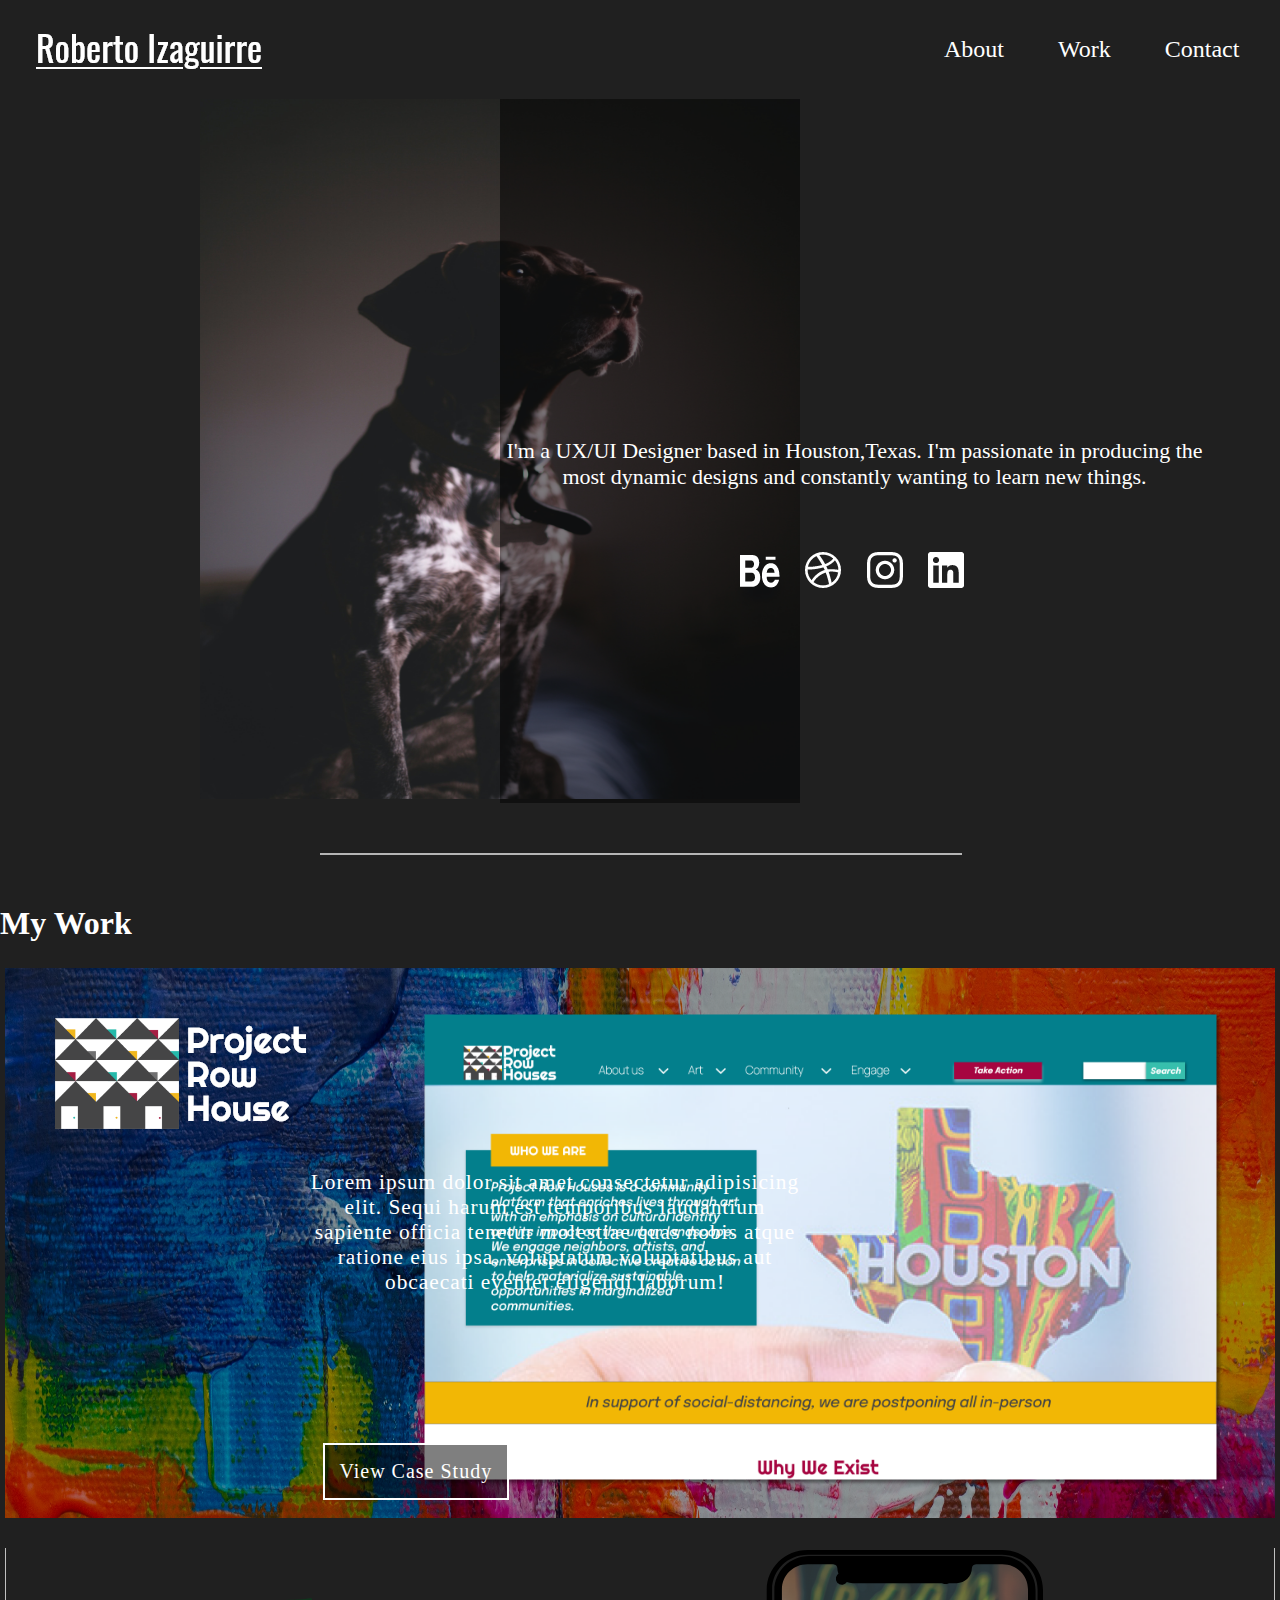
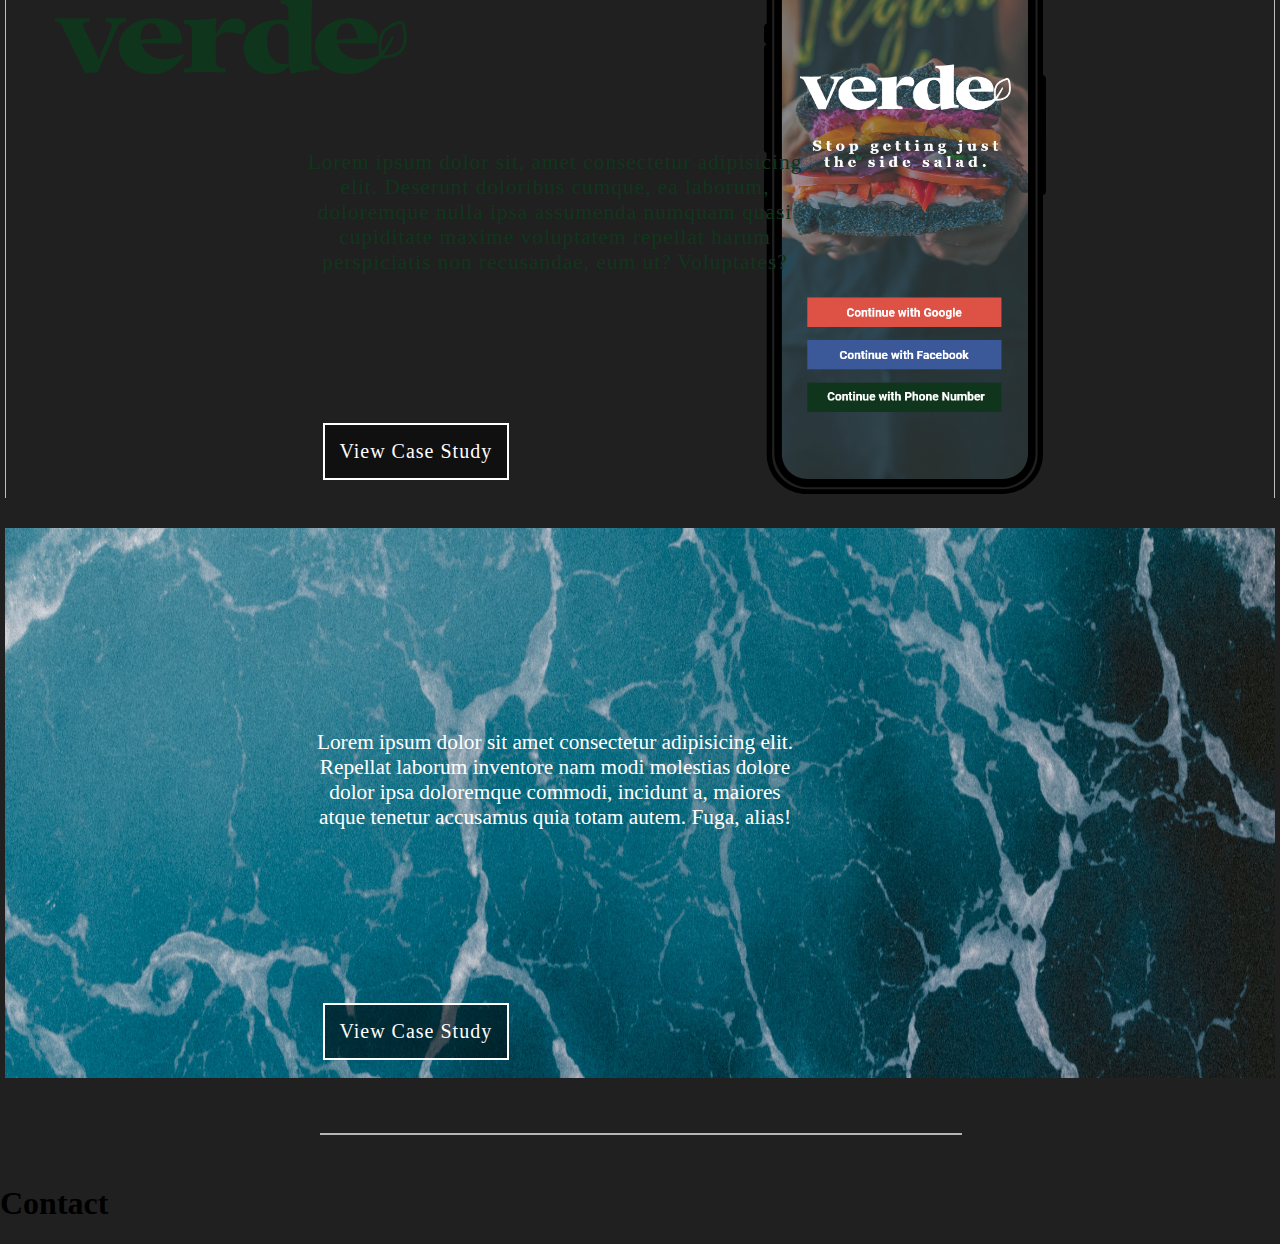
==== index.html @ 4fecec32 "homepage updates" ====
<!DOCTYPE html>
<html>
    <head>
        <title> Roberto Izaguirre Portfoilo</title>
        <link rel="stylesheet" type="text/css" href="Style.css">
    </head>
    <body>
       <header>
           <div class="container">
                <div class="logo">
                    <img src="Logos/Roberto Izaguirre.png">
                </div>
                <nav>
                    <ul>
                        <li class="headerList"> About </li>
                        <li class="headerList"> Work </li>
                        <li class="headerList"> Contact </li>
                    </ul>
                </nav>
            </div>
       </header>
       <section class="about">
            <div class="content">
                <img class="heroImg" src="Images/kev-costello-_N86P59IK0Q-unsplash.jpg">
            </div>
            <div class="imageOverlay"></div>
            <div class="heroText">
               <p class="aboutMe">I'm a UX/UI Designer based in Houston,Texas. I'm passionate in producing the most dynamic designs and constantly wanting to learn new things.</p>
               <ul class="socialMedia"> 
                   <li class="socialIcons"> <img src="Icons/Icon awesome-behance.png" ></li>
                   <li class="socialIcons"> <img src="Icons/Icon simple-dribbble.png"></li>
                   <li class="socialIcons"> <img src="Icons/Icon simple-instagram.png"></li>
                   <li class="socialIcons"> <img src="Icons/Icon simple-linkedin.png"></li>
               </ul>
            </div>
       </section>
       <div class="seperator"></div>
       <section class="caseStudies">
           <h1>My Work</h1>
            <div class="caseStudyContainer">
                <img class=prhWebPage src="Images/Homepage – 5.png">
                <img class="prhLogo" src="Logos/PRH Logo.png">
                <img class="projectRowhouseImg" src="Images/steve-johnson-zkNT5mikUuo-unsplash.jpg">
                <div id="cs1Overlay"></div>
                <p class="caseSummary" id="prhSummary"> Lorem ipsum dolor sit amet consectetur adipisicing elit. Sequi harum est temporibus laudantium sapiente officia tenetur molestiae quas nobis atque ratione eius ipsa, voluptatum voluptatibus aut obcaecati eveniet eligendi laborum! </p>
                <a href="/casestudy1.html" class="caseStudyButton" id="button1"> View Case Study </a>
            </div>
            <div class="caseStudyContainer">
                <img class="verdeMobile" src="Images/VerdeMobile.png">
                <img class="verdeLogo" src="Logos/Verde Logo.png">
                <img class="verdeImg" src="Images/dose-juice-sTPy-oeA3h0-unsplash.jpg">
                <p class="caseSummary"  id="verdeSummary"> Lorem ipsum dolor sit, amet consectetur adipisicing elit. Deserunt doloribus cumque, ea laborum, doloremque nulla ipsa assumenda numquam quasi cupiditate maxime voluptatem repellat harum perspiciatis non recusandae, eum ut? Voluptates?</p>
                <a href="/casestudy1.html" class="caseStudyButton" id="button2"> View Case Study </a>
            </div>
            <div class="caseStudyContainer">
                <img class="case3Img" src="Images/jakob-owens-WnPZeEbya50-unsplash.jpg">
                <p class=caseSummary> Lorem ipsum dolor sit amet consectetur adipisicing elit. Repellat laborum inventore nam modi molestias dolore dolor ipsa doloremque commodi, incidunt a, maiores atque tenetur accusamus quia totam autem. Fuga, alias! </p>
                <a href="/casestudy1.html" class="caseStudyButton" id="button3"> View Case Study </a>
            </div>   
       </section>
       <div class="seperator"></div>
       <section> 
           <h1> Contact </h1>
        </section>
    </body>
</html>
---- Style.css ----
/* Header */
body{
    padding: 0;
    margin: 0;
    background-color: #202020;
}
.container{
    display: inline-block;
    width: 98%;
    padding: 10px;
    margin: auto;
}
.logo{
    height: 53px;
    width: 226px;
    padding: 10px 25px 10px 25px;
    display: inline-block;
}
nav {
    float: right;
}
.headerList{
    display: inline-block;
    font-size: 24px;
    padding: 10px 25px 10px 25px;
    color: white;
}
/* style for hero section */
.about{
    position: relative;
}
.heroImg {
    height: 700px;
    width: 600px;
    padding-left: 200px;
}
.imageOverlay{
    background-color: black;
    opacity: .5;
    position: absolute;
    top: 0;
    bottom: 0;
    left: 500px;
    width: 300px;
    z-index: 1;
}
.heroText {
    color: white;
    font-size: 22px;
    position: absolute;
    top: 45%;
    left: 35%;
    right: 5%;
    text-align: center;
    z-index: 2;
}
.aboutMe{
    padding-left: 45px;
}
.socialIcons{
    list-style-type: none;
    display: inline-block;
    padding: 10px;
}
.socialMedia{
    padding-top: 30px;
}
/* Section Break */
.seperator{
    border: 1px solid #b5b5b5;
    width: 50%;
    margin-top: 50px;
    margin-left: 25%;
    margin-bottom: 50px;
}

/*  Case Studies */
.caseStudies{
    color: white;
}
.caseStudyContainer{
    height: 550px;
    overflow: hidden;
    margin-top: 20px;
    position: relative;
    border: 5px solid #202020;
}
.caseStudyButton{
    position: absolute;
    top: 475px;
    left: 25%;
    padding: 15px;
    text-decoration: none;
    border: 2px solid white;
    text-align: center;
    cursor: pointer;
    background-color: rgba(0, 0, 0, 0.5);
    color: #ffffff;
    letter-spacing: 1px;
    font-size: 20px;
    z-index: 2;
    transition: all 0.3s ease;
}
.caseSummary{
    position: absolute;
    top: 180px;
    left: 300Px;
    width: 500px;
    text-align: center;
    z-index: 2;
    font-size: 16pt;
}
/* Case Study 1 */
.projectRowhouseImg{
    height: 1500px;
    width: 100%;
    background-repeat: no-repeat;
}
#cs1Overlay{
    position: absolute;
    top: 0;
    height: 1500px;
    width: 100%;
    background-color: rgba(0, 0, 0, 0.35);
    z-index: 1;
}
.prhLogo{
    position: absolute;
    top: 50px;
    left: 50px;
    background-color: none;
    z-index: 2;
}
.prhWebPage{
    position: absolute;
    top: 45px;
    right: 4%;
    background-color: none;
    z-index: 2;
}
#prhSummary{
    color: #ffffff;
    letter-spacing: 1px;
}
#button1:hover{
    background-color: #1DA1C4;    
    border: 0px;
}
/*Case Study 2  */
.verdeImg{
    position: absolute;
    top: -200px;
    height: 1600px;
    width: 100%;
    background-repeat: no-repeat;
    z-index: 1;
}
.verdeLogo{
    position: absolute;
    top: 50px;
    left: 50px;
    background-color: none;
    z-index: 2;
}
.verdeMobile{
    position: absolute;
    top: 2px;
    right: 18%;
    background-color: none;
    z-index: 2;
}
#verdeSummary{
    color: #10351D;
    letter-spacing: 1px;
}
#button2:hover{
    background-color:#10351D;
    border: 0px;
}
/* Case Study 3 */
.case3Img{
    position: absolute;
    top: -200px;
    height: 1600px;
    width: 100%;
    background-repeat: no-repeat;
    z-index: 1;
}
#button3:hover{
    background-color: rgb(3, 138, 184);
    border: 0px;
}
/* Contact */
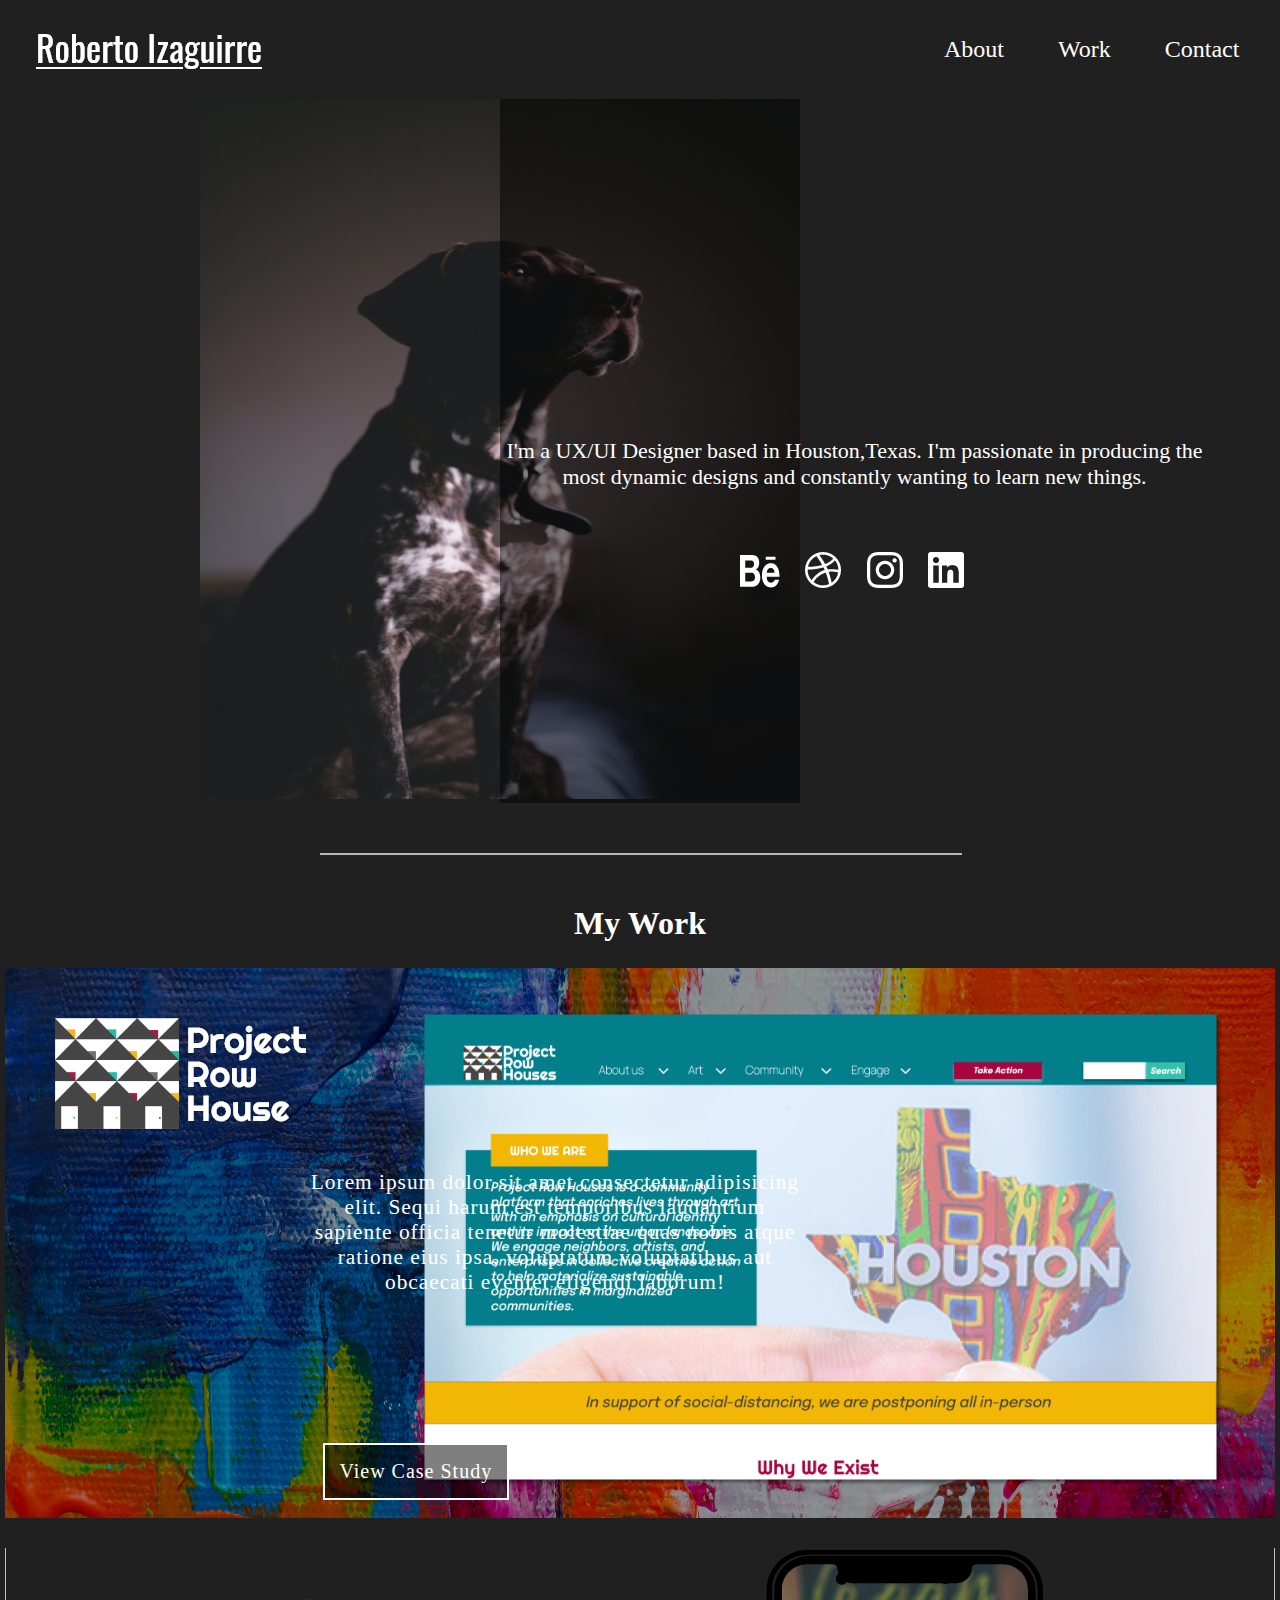
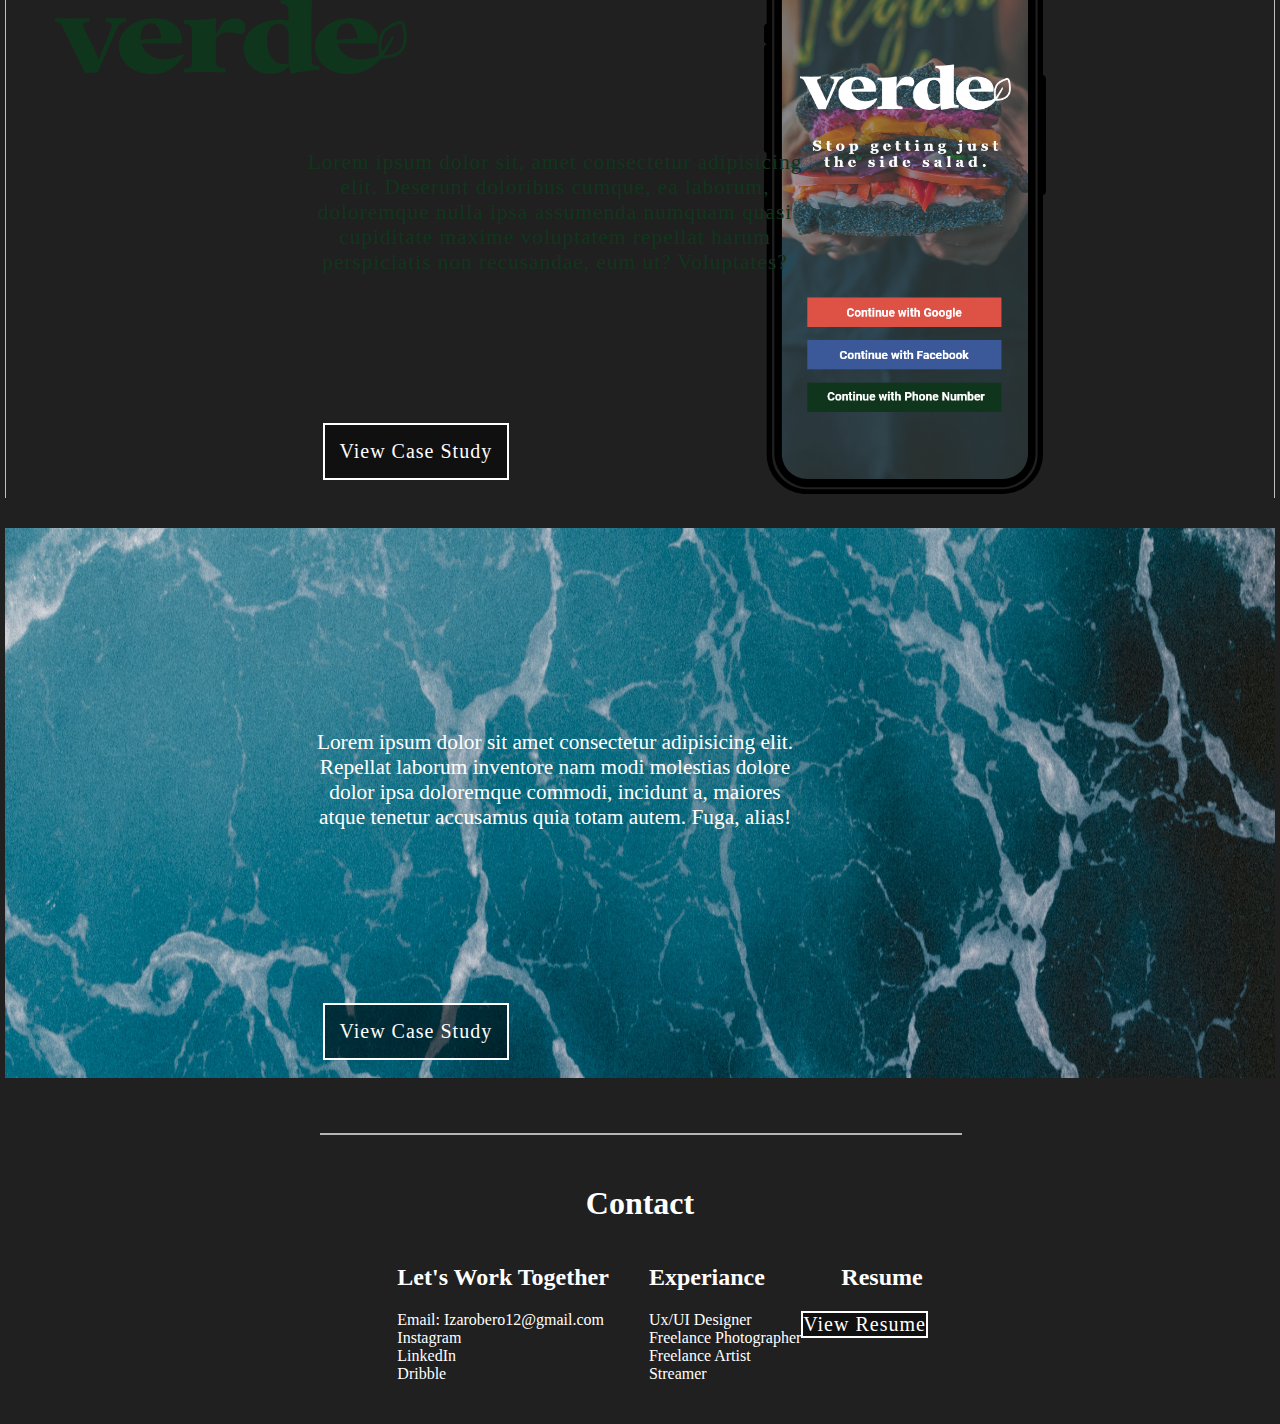
==== commit 95d904c2: "Adding JQuery" ====
--- a/index.html
+++ b/index.html
@@ -35,8 +35,8 @@
             </div>
        </section>
        <div class="seperator"></div>
+       <h1>My Work</h1>
        <section class="caseStudies">
-           <h1>My Work</h1>
             <div class="caseStudyContainer">
                 <img class=prhWebPage src="Images/Homepage – 5.png">
                 <img class="prhLogo" src="Logos/PRH Logo.png">
@@ -59,8 +59,32 @@
             </div>   
        </section>
        <div class="seperator"></div>
-       <section> 
-           <h1> Contact </h1>
+       <h1> Contact </h1>
+       <section class="contacts"> 
+            <div id="contactInfo1">
+                <h2> Let's Work Together</h2>
+                <ul>
+                    <li> Email: Izarobero12@gmail.com </li>
+                    <li> <a href="#"></a> Instagram </li>
+                    <li> <a href="#"></a> LinkedIn </li>
+                    <li> <a href="#"></a> Dribble </li>
+                </ul>
+            </div>
+            <div id="contactInfo2">
+                <h2> Experiance </h2>
+                <ul>
+                    <li> Ux/UI Designer </li>
+                    <li> Freelance Photographer </li>
+                    <li> Freelance Artist </li>
+                    <li> Streamer </li>
+                </ul>
+            </div>
+            <div id="contactInfo3">
+                <h2> Resume </h2>
+                <a href="/casestudy1.html" class="contactButton"> View Resume </a>
+            </div>
         </section>
     </body>
+    <script src="https://code.jquery.com/jquery-3.4.1.min.js"></script>
+    <script src="index.js"></script>
 </html>--- a/Style.css
+++ b/Style.css
@@ -73,7 +73,11 @@
     margin-left: 25%;
     margin-bottom: 50px;
 }
-
+h1{
+    color: white;
+    justify-content: center;
+    text-align: center;
+}
 /*  Case Studies */
 .caseStudies{
     color: white;
@@ -84,12 +88,13 @@
     margin-top: 20px;
     position: relative;
     border: 5px solid #202020;
+    /* padding: 20px 50px 20px 50px; */
 }
 .caseStudyButton{
     position: absolute;
     top: 475px;
     left: 25%;
-    padding: 15px;
+    padding: 15px ;
     text-decoration: none;
     border: 2px solid white;
     text-align: center;
@@ -191,3 +196,37 @@
     border: 0px;
 }
 /* Contact */
+.contacts{
+    color: white;
+    width: 100%;
+    height: 20vh;
+    display: flex;
+    justify-content: center;
+    text-align: left;
+    flex-wrap: wrap;
+    margin: 0 auto;
+}
+#contactInfo1{
+    cursor: pointer;
+}
+h2{
+    display: flex;
+    flex-direction: column;
+    margin-left: 2.5rem;
+}
+ul{
+    list-style-type: none;
+}
+.contactButton{
+    position: absolute;
+    text-decoration: none;
+    border: 2px solid white;
+    text-align: center;
+    cursor: pointer;
+    background-color: rgba(0, 0, 0, 0.5);
+    color: #ffffff;
+    letter-spacing: 1px;
+    font-size: 20px;
+    z-index: 2;
+    transition: all 0.3s ease;
+}
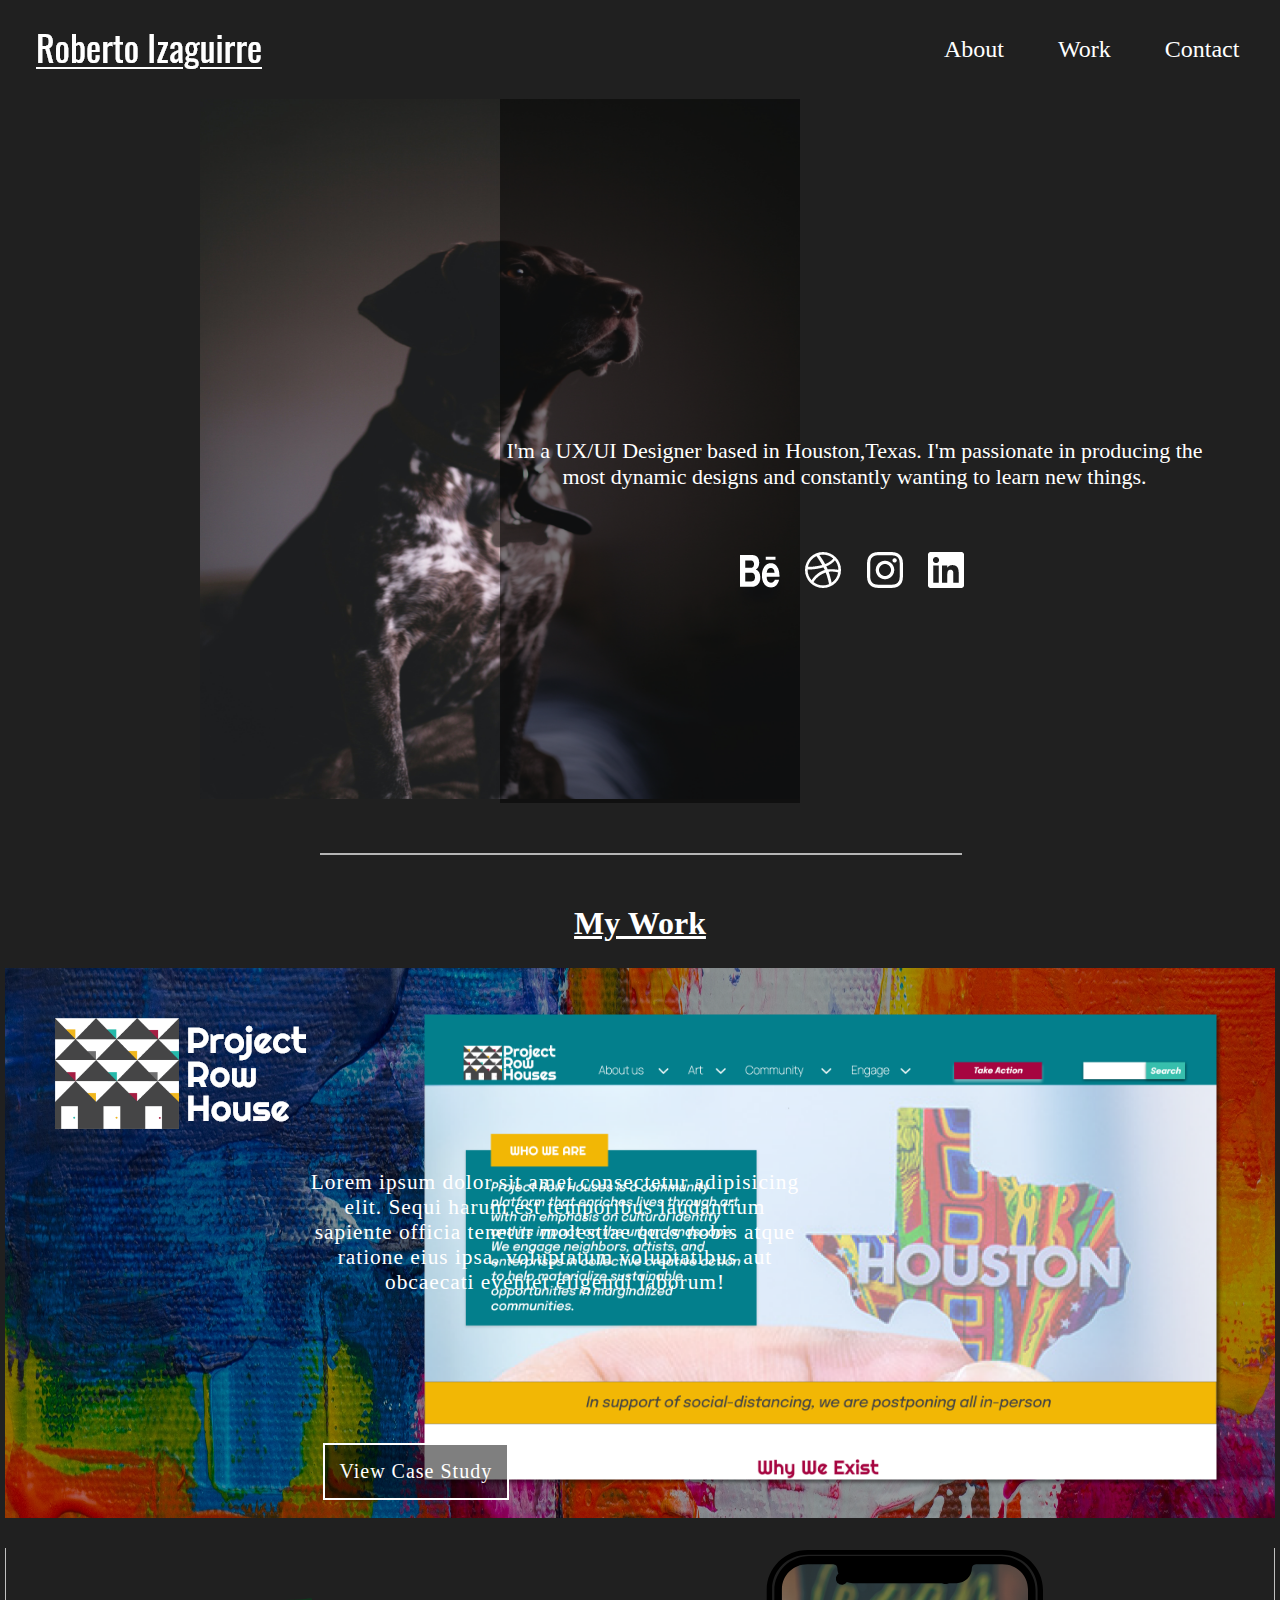
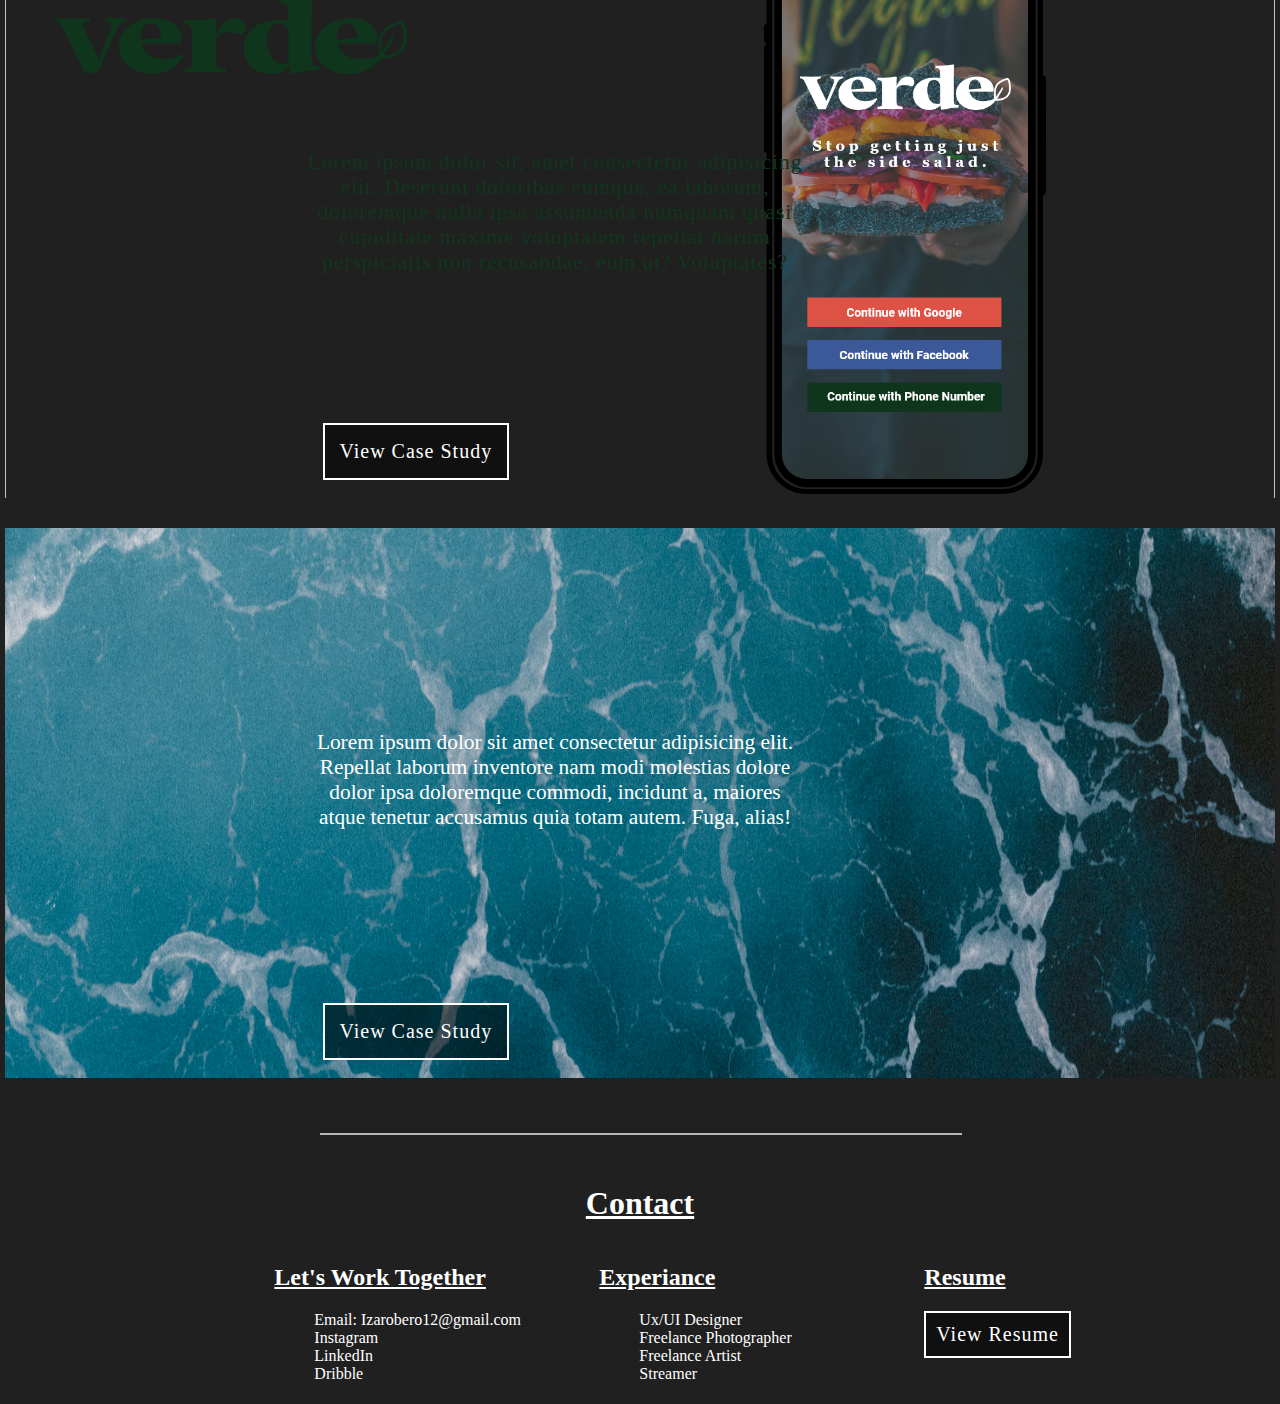
==== commit c522dd4b: "homepage update" ====
--- a/index.html
+++ b/index.html
@@ -61,27 +61,27 @@
        <div class="seperator"></div>
        <h1> Contact </h1>
        <section class="contacts"> 
-            <div id="contactInfo1">
+            <div class="contactInfo1">
                 <h2> Let's Work Together</h2>
-                <ul>
+                <ul id=socialList>
                     <li> Email: Izarobero12@gmail.com </li>
-                    <li> <a href="#"></a> Instagram </li>
-                    <li> <a href="#"></a> LinkedIn </li>
-                    <li> <a href="#"></a> Dribble </li>
+                    <li href="#"> Instagram </li>
+                    <li href="#"> LinkedIn </li>
+                    <li href="#"> Dribble </li>
                 </ul>
             </div>
-            <div id="contactInfo2">
+            <div class="contactInfo2">
                 <h2> Experiance </h2>
-                <ul>
+                <ul id=expList>
                     <li> Ux/UI Designer </li>
                     <li> Freelance Photographer </li>
                     <li> Freelance Artist </li>
                     <li> Streamer </li>
                 </ul>
             </div>
-            <div id="contactInfo3">
+            <div class="contactInfo3">
                 <h2> Resume </h2>
-                <a href="/casestudy1.html" class="contactButton"> View Resume </a>
+                <a href="#" class="contactButton"> View Resume </a>
             </div>
         </section>
     </body>
--- a/Style.css
+++ b/Style.css
@@ -72,9 +72,11 @@
     margin-top: 50px;
     margin-left: 25%;
     margin-bottom: 50px;
+
 }
 h1{
     color: white;
+    text-decoration: underline;
     justify-content: center;
     text-align: center;
 }
@@ -197,28 +199,37 @@
 }
 /* Contact */
 .contacts{
-    color: white;
-    width: 100%;
-    height: 20vh;
-    display: flex;
+    display: grid;
+    color: white;
+    list-style-type: none;
     justify-content: center;
-    text-align: left;
-    flex-wrap: wrap;
-    margin: 0 auto;
-}
-#contactInfo1{
-    cursor: pointer;
+    grid-template-columns: 25% 25%;
+    grid-template-rows: 25% 25%;
+    grid-gap: 5px;
+    grid-template-areas: 
+    "contactInfo1 contactInfo2 contactInfo3"
+}
+.contactInfo1{
+    grid-area: contactInfo1;
+}
+.contactInfo2{
+    grid-area: contactInfo2;
+}
+.contactInfo3{
+    grid-area: contactInfo3;
+}
+#socialList{
+    list-style-type: none;
+}
+#expList{
+    list-style: none;
 }
 h2{
-    display: flex;
-    flex-direction: column;
-    margin-left: 2.5rem;
-}
-ul{
-    list-style-type: none;
+    text-decoration: underline;
 }
 .contactButton{
     position: absolute;
+    padding: 10px;
     text-decoration: none;
     border: 2px solid white;
     text-align: center;
@@ -230,3 +241,7 @@
     z-index: 2;
     transition: all 0.3s ease;
 }
+.contactButton:hover{
+    background-color:#1DA1C4;
+    border: 0px;
+}
